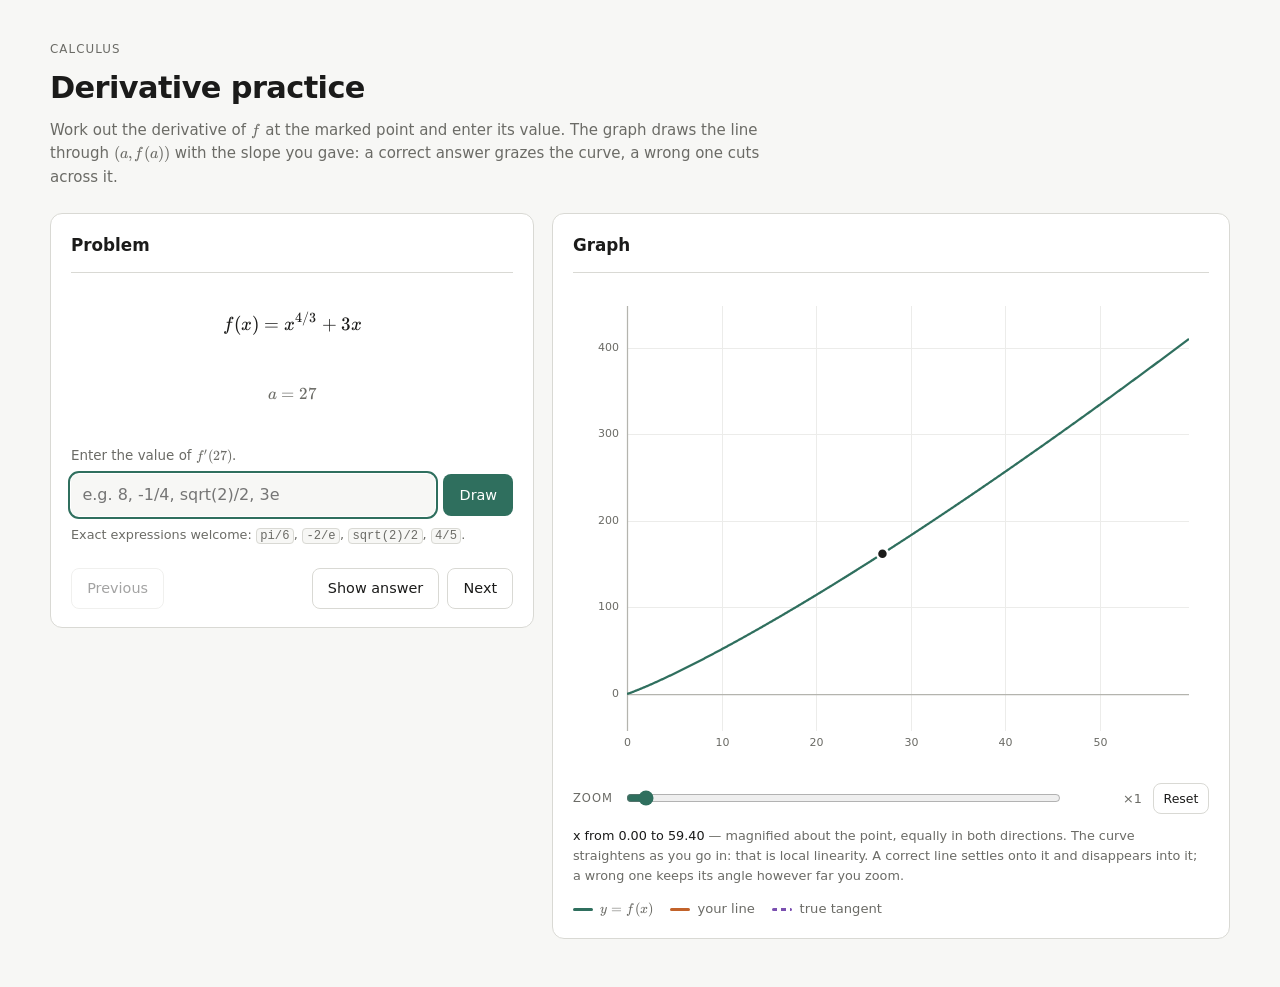
==== teaching_apps/derivative_practice/index.html @ 79e8855f "Add derivative_practice app and deploy it to GitHub Pages The app was built over the previous two se" ====
<!doctype html>
<html lang="en">
<head>
<meta charset="utf-8">
<meta name="viewport" content="width=device-width,initial-scale=1">
<title>Derivative Practice</title>
<link rel="stylesheet" href="vendor/katex/katex.min.css">
<link rel="stylesheet" href="styles.css">
<script src="vendor/katex/katex.min.js" defer></script>
<script src="parse.js" defer></script>
<script src="problems.js" defer></script>
<script src="deal.js" defer></script>
<script src="plot.js" defer></script>
<script src="app.js" defer></script>
</head>
<body>
<main>

<header class="hero">
  <p class="eyebrow">Calculus</p>
  <h1>Derivative practice</h1>
  <p class="lede">
    Work out the derivative of <span data-tex="f"></span> at the marked point and
    enter its value. The graph draws the line through
    <span data-tex="(a, f(a))"></span> with the slope you gave: a correct answer
    grazes the curve, a wrong one cuts across it.
  </p>
</header>

<div class="panels">

  <section class="card problem-panel">
    <div class="panel-head">
      <h2>Problem</h2>
    </div>

    <div class="statement" id="statement"></div>
    <div class="statement point" id="point"></div>

    <form id="answer-form" autocomplete="off">
      <label for="answer" id="prompt">Enter the value of the derivative.</label>
      <div class="entry">
        <input id="answer" name="answer" inputmode="text" placeholder="e.g. 8, -1/4, sqrt(2)/2, 3e" required>
        <button type="submit">Draw</button>
      </div>
      <p class="hint">
        Exact expressions welcome: <code>pi/6</code>, <code>-2/e</code>,
        <code>sqrt(2)/2</code>, <code>4/5</code>.
      </p>
    </form>

    <div class="feedback" id="feedback" hidden></div>

    <div class="answer-reveal" id="reveal" hidden></div>

    <div class="actions">
      <button type="button" id="prev" class="ghost">Previous</button>
      <button type="button" id="show" class="ghost">Show answer</button>
      <button type="button" id="next" class="ghost">Next</button>
    </div>
  </section>

  <section class="card graph-panel">
    <div class="panel-head">
      <h2>Graph</h2>
      <span class="counter" id="slope-readout"></span>
    </div>
    <canvas id="plot" aria-label="Graph of the function with the tangent line"></canvas>

    <div class="zoom">
      <label for="zoom">Zoom</label>
      <input id="zoom" type="range" min="0" max="100" step="1" value="0">
      <span class="counter" id="zoom-readout">&times;1</span>
      <button type="button" id="zoom-reset" class="ghost small">Reset</button>
    </div>
    <p class="hint zoom-note">
      <span id="zoom-window"></span> &mdash; magnified about the point, equally
      in both directions. The curve straightens as you go in: that is local
      linearity. A correct line settles onto it and disappears into it; a wrong
      one keeps its angle however far you zoom.
    </p>

    <ul class="legend">
      <li><span class="swatch curve"></span><span data-tex="y = f(x)"></span></li>
      <li id="legend-student" hidden><span class="swatch student"></span>your line</li>
      <li id="legend-answer" hidden><span class="swatch answer"></span>true tangent</li>
    </ul>
  </section>

</div>
</main>
</body>
</html>
---- teaching_apps/derivative_practice/styles.css ----
:root {
  color-scheme: light dark;
  --bg: #f7f7f5;
  --card: #ffffff;
  --ink: #1b1b1a;
  --muted: #6b6b66;
  --line: #d9d9d4;
  --accent: #2f6f5e;
  --accent-soft: #e3efeb;
  --grid: #ececea;
  --axis: #b4b4ae;
  --curve: #2f6f5e;
  --student: #c2622a;
  --answer: #7a4fb0;
  --right: #2f6f5e;
  --wrong: #b03a34;
  --right-soft: #e3efeb;
  --wrong-soft: #f6e5e4;
}

@media (prefers-color-scheme: dark) {
  :root {
    --bg: #17181a;
    --card: #202225;
    --ink: #ececeb;
    --muted: #9b9b96;
    --line: #34363a;
    --accent: #6fbfa6;
    --accent-soft: #24352f;
    --grid: #2a2c30;
    --axis: #55585d;
    --curve: #6fbfa6;
    --student: #e0925a;
    --answer: #b08ad8;
    --right: #6fbfa6;
    --wrong: #e0837c;
    --right-soft: #22332d;
    --wrong-soft: #352523;
  }
}

* { box-sizing: border-box; }

body {
  margin: 0;
  padding: 0 1.5rem 3rem;
  background: var(--bg);
  color: var(--ink);
  font: 15px/1.55 ui-sans-serif, system-ui, -apple-system, "Segoe UI", sans-serif;
}

main { max-width: 1180px; margin: 0 auto; }

.hero { padding: 2.5rem 0 1.5rem; }
.eyebrow {
  margin: 0 0 .35rem;
  font-size: .74rem;
  letter-spacing: .09em;
  text-transform: uppercase;
  color: var(--muted);
}
h1 { margin: 0 0 .5rem; font-size: 1.9rem; letter-spacing: -.02em; }
h2 { margin: 0; font-size: 1.05rem; }
.lede { margin: 0; max-width: 46rem; color: var(--muted); }

.card {
  background: var(--card);
  border: 1px solid var(--line);
  border-radius: 12px;
  padding: 1.15rem 1.25rem;
}

.panels {
  display: grid;
  grid-template-columns: minmax(0, 5fr) minmax(0, 7fr);
  gap: 1.1rem;
  align-items: start;
}

@media (max-width: 900px) {
  .panels { grid-template-columns: minmax(0, 1fr); }
}

.panel-head {
  display: flex;
  align-items: baseline;
  justify-content: space-between;
  gap: 1rem;
  padding-bottom: .85rem;
  margin-bottom: .95rem;
  border-bottom: 1px solid var(--line);
}
.counter { font-size: .8rem; color: var(--muted); font-variant-numeric: tabular-nums; }

.problem-panel { display: flex; flex-direction: column; }

.statement {
  margin: .2rem 0 0;
  font-size: 1.15rem;
  overflow-x: auto;
  overflow-y: hidden;
  padding: .15rem 0;
}
.statement.point { margin-top: .5rem; color: var(--muted); font-size: 1rem; }

#answer-form { margin-top: 1.4rem; }
label {
  display: block;
  font-size: .84rem;
  color: var(--muted);
  margin-bottom: .4rem;
}
.entry { display: flex; gap: .5rem; }
input {
  flex: 1;
  min-width: 0;
  font: inherit;
  font-size: 1rem;
  padding: .5rem .65rem;
  color: var(--ink);
  background: var(--bg);
  border: 1px solid var(--line);
  border-radius: 8px;
}
input:focus-visible {
  outline: 2px solid var(--accent);
  outline-offset: 1px;
  border-color: transparent;
}

button {
  font: inherit;
  font-size: .9rem;
  padding: .5rem .95rem;
  border-radius: 8px;
  border: 1px solid transparent;
  background: var(--accent);
  color: var(--card);
  cursor: pointer;
}
button:hover { filter: brightness(1.08); }
button.ghost {
  background: transparent;
  color: var(--ink);
  border-color: var(--line);
}
button.ghost:hover { background: var(--accent-soft); }

/* "Previous" is disabled on the first problem, since a random order has
   nothing behind it yet.  It must not light up under the cursor. */
button:disabled { opacity: .4; cursor: default; }
button:disabled:hover { filter: none; }
button.ghost:disabled:hover { background: transparent; }

.hint { margin: .55rem 0 0; font-size: .8rem; color: var(--muted); }
code {
  font-family: ui-monospace, SFMono-Regular, Menlo, monospace;
  font-size: .95em;
  background: var(--bg);
  border: 1px solid var(--line);
  border-radius: 4px;
  padding: 0 .28em;
}

.feedback {
  margin-top: 1rem;
  padding: .7rem .85rem;
  border-radius: 8px;
  font-size: .92rem;
  border: 1px solid transparent;
}
.feedback.right { background: var(--right-soft); border-color: var(--right); color: var(--right); }
.feedback.wrong { background: var(--wrong-soft); border-color: var(--wrong); color: var(--wrong); }
.feedback.note { background: var(--bg); border-color: var(--line); color: var(--muted); }

.answer-reveal {
  margin-top: .85rem;
  padding: .75rem .85rem;
  border: 1px dashed var(--answer);
  border-radius: 8px;
  overflow-x: auto;
}
.answer-reveal .label {
  font-size: .74rem;
  letter-spacing: .09em;
  text-transform: uppercase;
  color: var(--muted);
  display: block;
  margin-bottom: .35rem;
}

.actions {
  display: flex;
  gap: .5rem;
  margin-top: auto;
  padding-top: 1.4rem;
}
.actions #show { margin-left: auto; }

canvas {
  display: block;
  width: 100%;
  aspect-ratio: 4 / 3;
  max-height: 62vh;
}

.zoom {
  display: flex;
  align-items: center;
  gap: .7rem;
  margin-top: .9rem;
}
.zoom label {
  font-size: .72rem;
  letter-spacing: .09em;
  text-transform: uppercase;
  color: var(--muted);
  margin: 0;
}
.zoom input[type="range"] {
  flex: 1;
  min-width: 0;
  accent-color: var(--accent);
  cursor: pointer;
}
.zoom #zoom-readout { min-width: 4.2rem; text-align: right; }

button.small {
  padding: .3rem .6rem;
  font-size: .78rem;
}

.zoom-note #zoom-window {
  color: var(--ink);
  font-variant-numeric: tabular-nums;
  white-space: nowrap;
}

.legend {
  display: flex;
  flex-wrap: wrap;
  gap: 1.1rem;
  margin: .85rem 0 0;
  padding: 0;
  list-style: none;
  font-size: .82rem;
  color: var(--muted);
}
.legend li { display: flex; align-items: center; gap: .45rem; }
.swatch { width: 20px; height: 3px; border-radius: 2px; display: inline-block; }
.swatch.curve { background: var(--curve); }
.swatch.student { background: var(--student); }
.swatch.answer {
  background: repeating-linear-gradient(90deg, var(--answer) 0 5px, transparent 5px 9px);
}

.katex { font-size: 1.05em; }
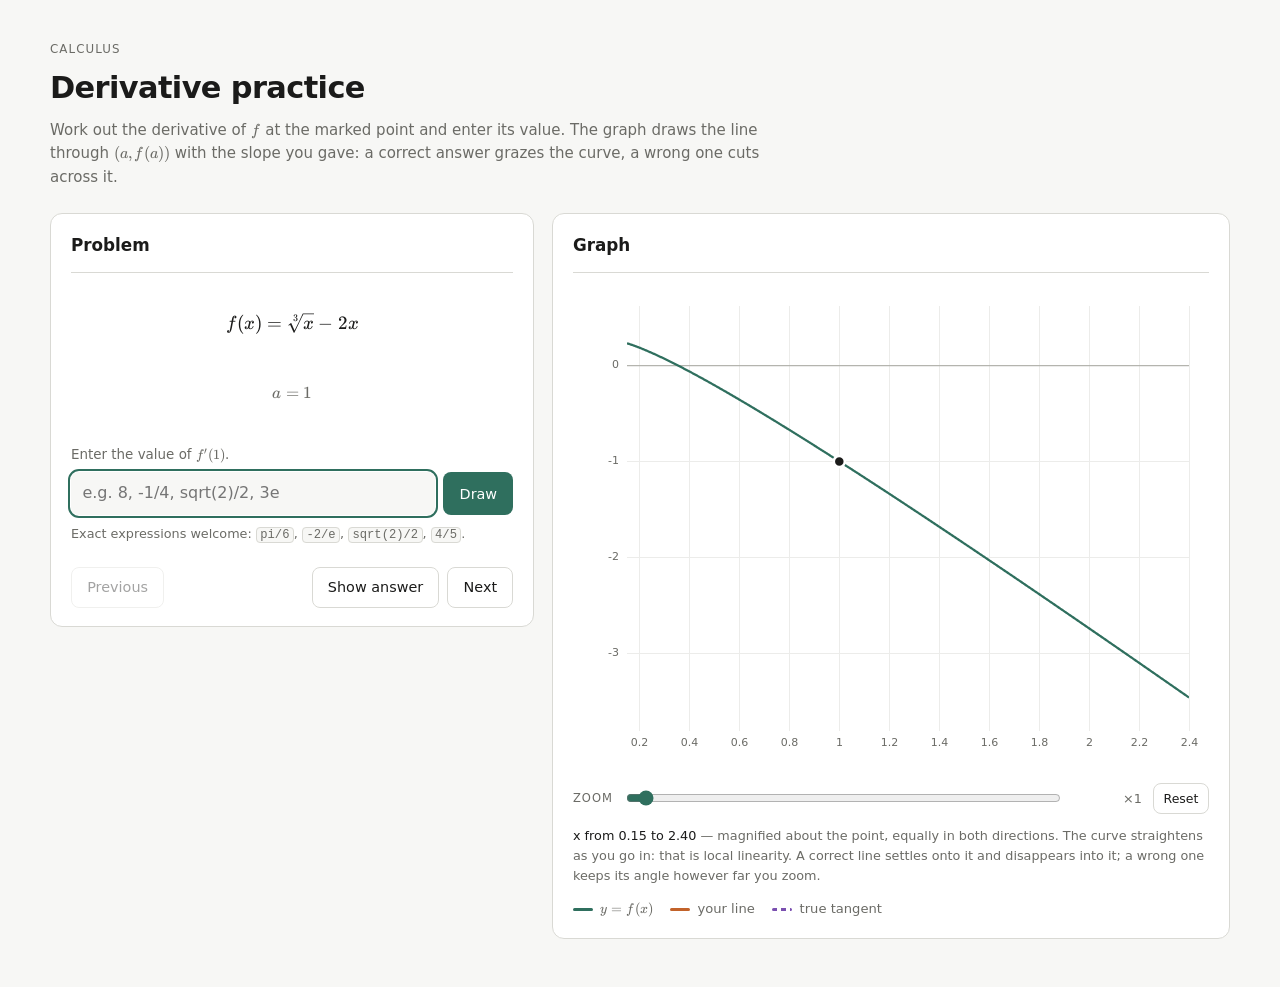
==== commit 47de5990: "Let Show answer toggle to Hide answer Once revealed, the answer could not be put away until the prob" ====
--- a/teaching_apps/derivative_practice/index.html
+++ b/teaching_apps/derivative_practice/index.html
@@ -55,7 +55,7 @@
 
     <div class="actions">
       <button type="button" id="prev" class="ghost">Previous</button>
-      <button type="button" id="show" class="ghost">Show answer</button>
+      <button type="button" id="show" class="ghost" aria-controls="reveal" aria-expanded="false">Show answer</button>
       <button type="button" id="next" class="ghost">Next</button>
     </div>
   </section>
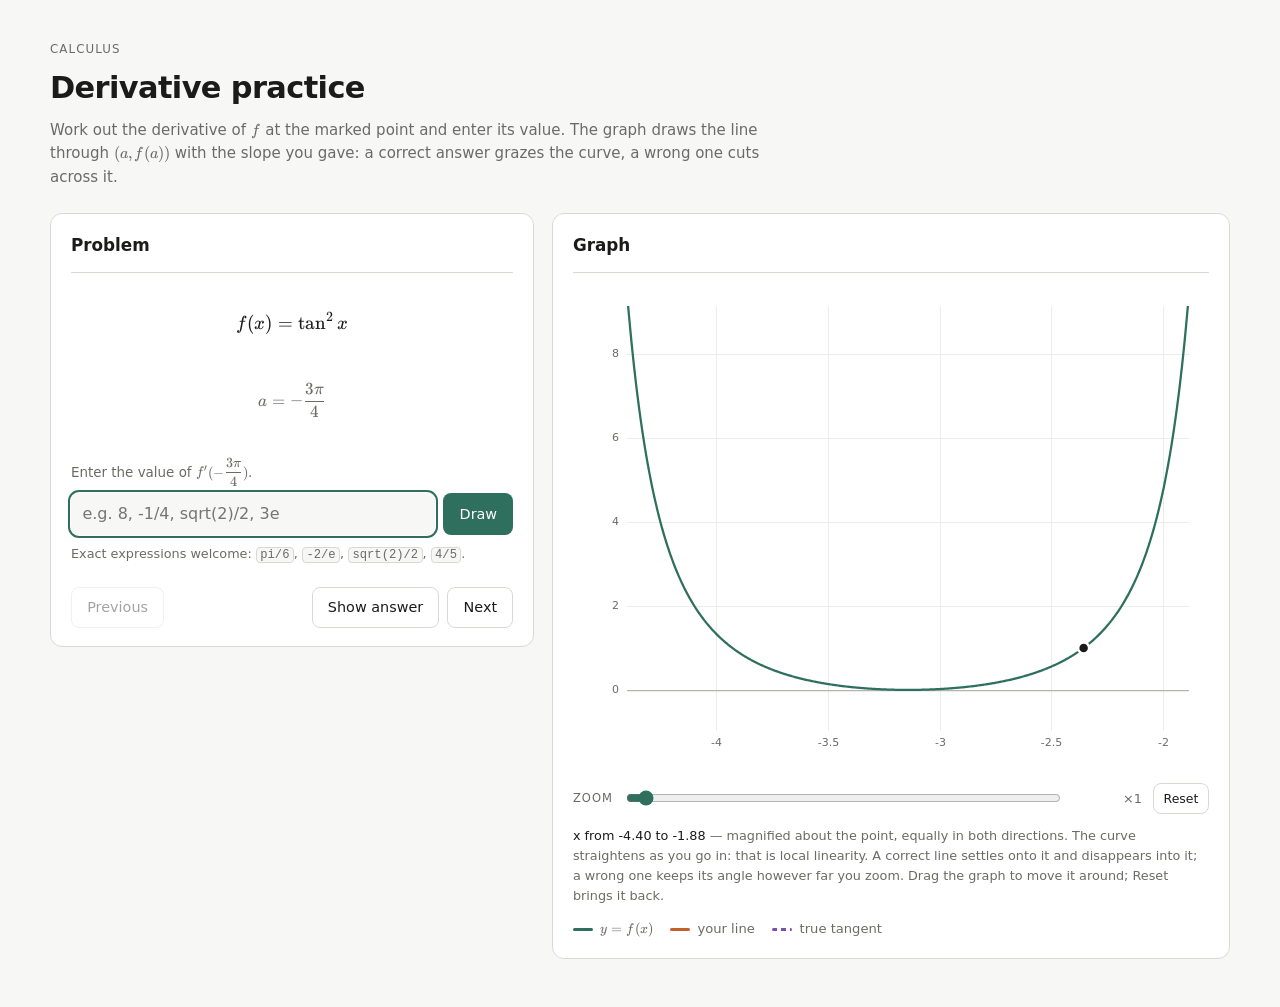
==== commit ac61d902: "Let the graph be dragged to pan it Clicking and dragging the graph moves it left, right, up and down" ====
--- a/teaching_apps/derivative_practice/index.html
+++ b/teaching_apps/derivative_practice/index.html
@@ -77,7 +77,8 @@
       <span id="zoom-window"></span> &mdash; magnified about the point, equally
       in both directions. The curve straightens as you go in: that is local
       linearity. A correct line settles onto it and disappears into it; a wrong
-      one keeps its angle however far you zoom.
+      one keeps its angle however far you zoom. Drag the graph to move it
+      around; Reset brings it back.
     </p>
 
     <ul class="legend">
--- a/teaching_apps/derivative_practice/styles.css
+++ b/teaching_apps/derivative_practice/styles.css
@@ -202,7 +202,11 @@
   width: 100%;
   aspect-ratio: 4 / 3;
   max-height: 62vh;
-}
+  cursor: grab;
+  /* A finger on the graph drags the graph rather than scrolling the page. */
+  touch-action: none;
+}
+canvas.dragging { cursor: grabbing; }
 
 .zoom {
   display: flex;
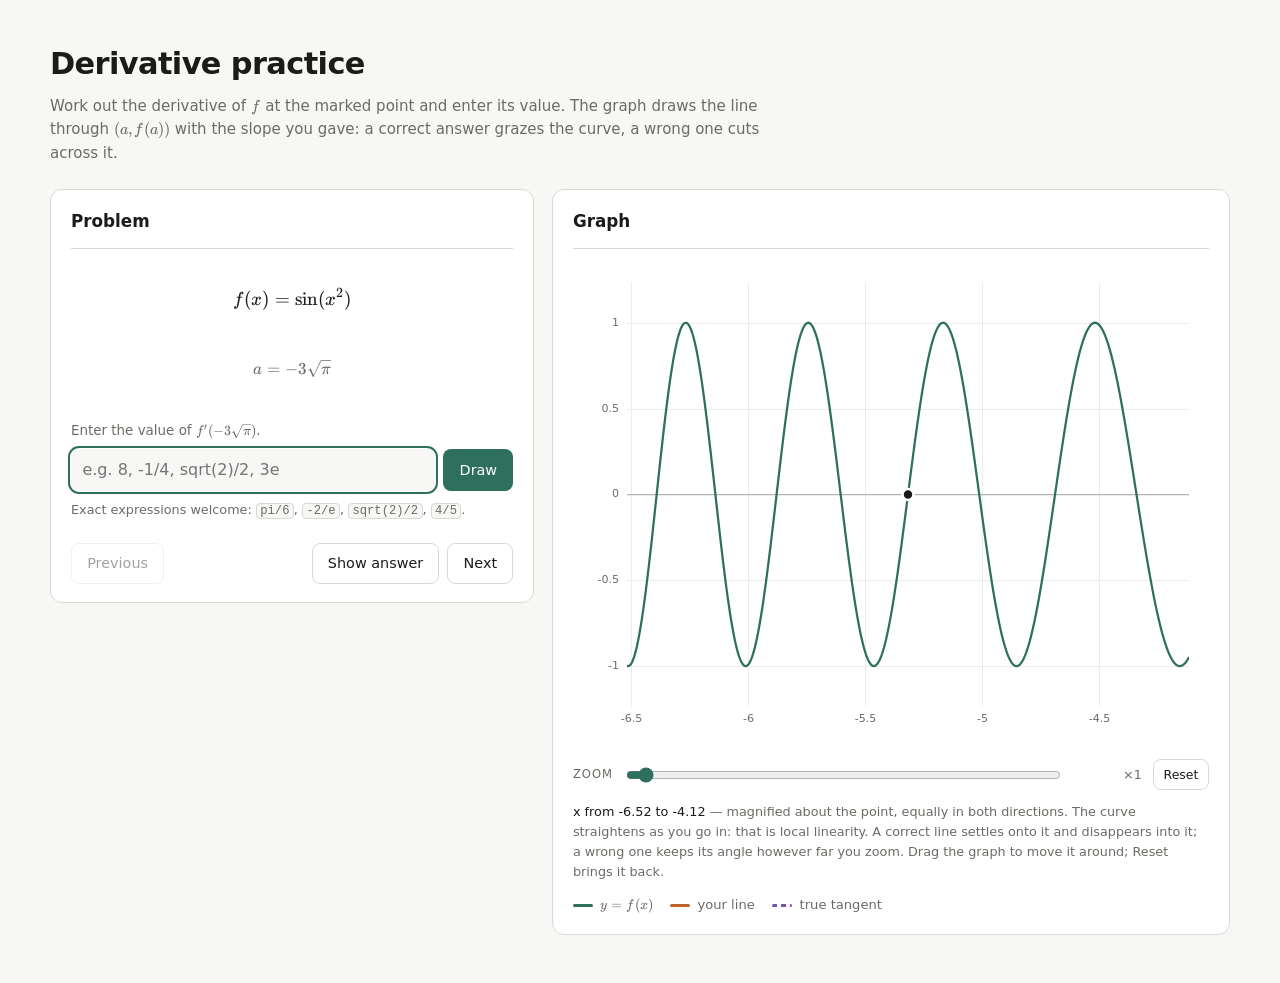
==== commit c433c027: "Comment out the "Calculus" eyebrow label in the hero header Co-Authored-By: Claude Sonnet 5 <noreply" ====
--- a/teaching_apps/derivative_practice/index.html
+++ b/teaching_apps/derivative_practice/index.html
@@ -17,7 +17,7 @@
 <main>
 
 <header class="hero">
-  <p class="eyebrow">Calculus</p>
+  <!-- <p class="eyebrow">Calculus</p> -->
   <h1>Derivative practice</h1>
   <p class="lede">
     Work out the derivative of <span data-tex="f"></span> at the marked point and
